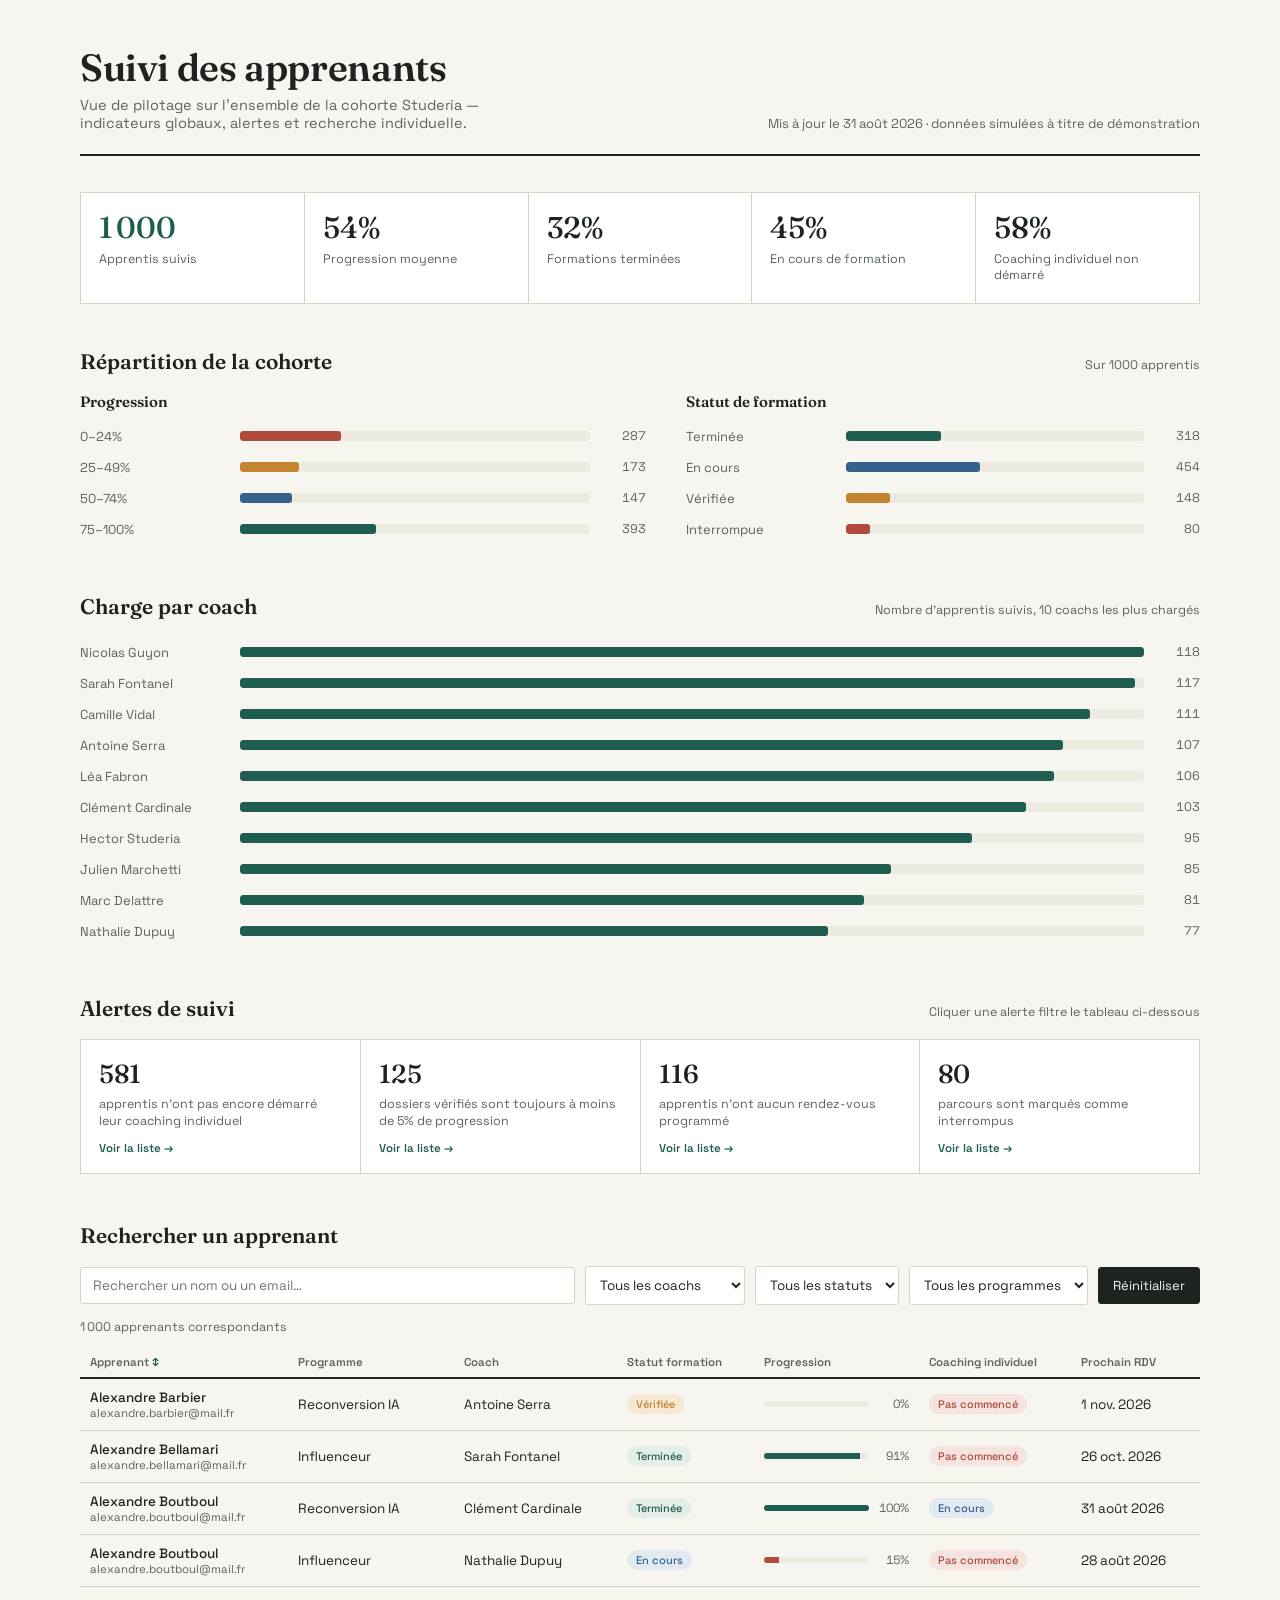
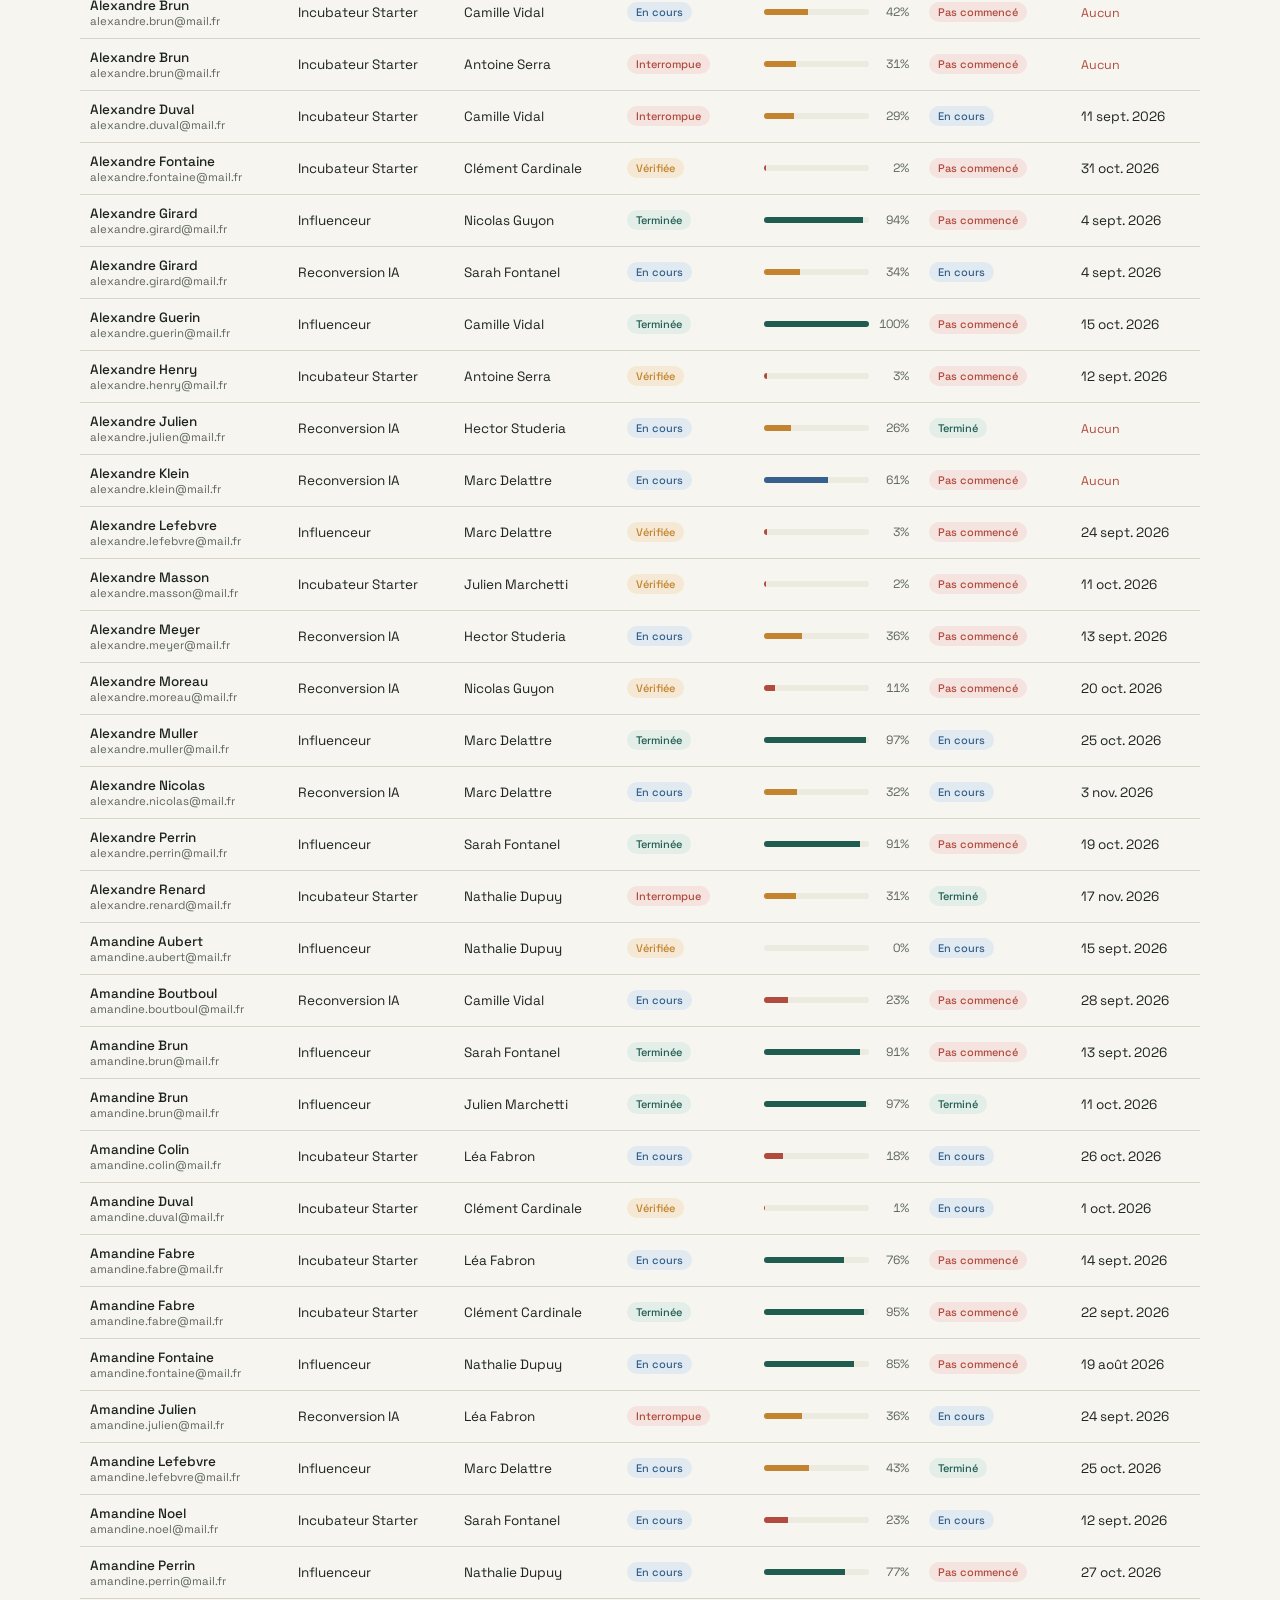
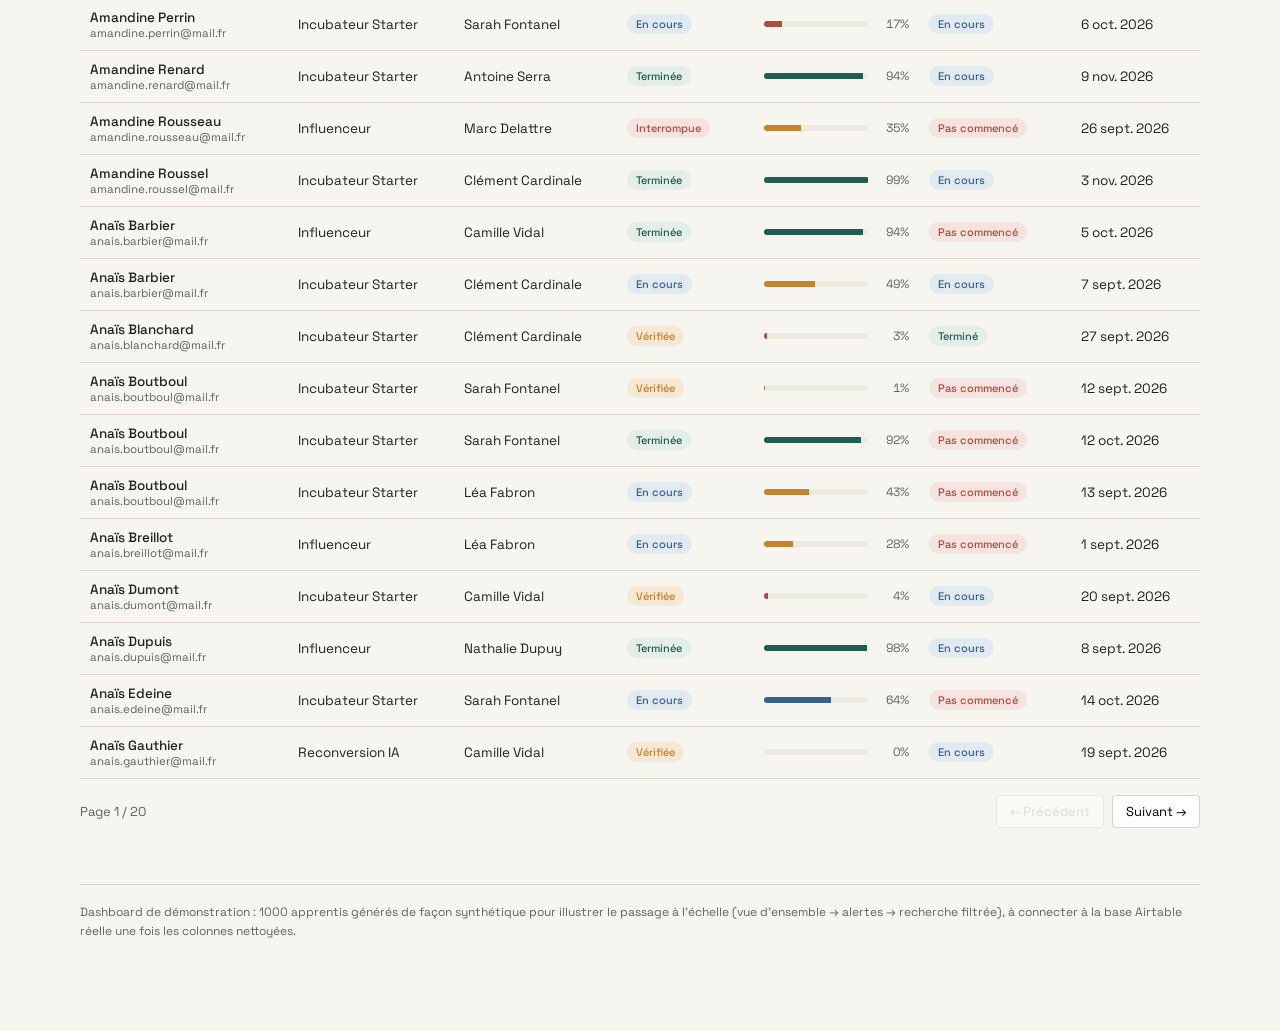
==== index.html @ 40a51335 "Create index.html" ====
<!DOCTYPE html>
<html lang="fr">
<head>
<meta charset="UTF-8">
<meta name="viewport" content="width=device-width, initial-scale=1.0">
<title>Studeria — Suivi des apprenants (1000)</title>
<link rel="preconnect" href="https://fonts.googleapis.com">
<link rel="preconnect" href="https://fonts.gstatic.com" crossorigin>
<link href="https://fonts.googleapis.com/css2?family=Fraunces:opsz,wght@9..144,400;9..144,500;9..144,600&family=Space+Grotesk:wght@400;500;600;700&display=swap" rel="stylesheet">
<style>
  :root{
    --paper: #F7F5EF;
    --ink: #1D2420;
    --ink-soft: #5B655D;
    --line: #D9D4C6;
    --teal: #1F5D50;
    --teal-soft: #E4EEE9;
    --amber: #C4832E;
    --amber-soft: #F5E9D6;
    --clay: #B14B3D;
    --clay-soft: #F4E3DF;
    --blue: #35618C;
    --blue-soft: #E1EAF1;
    --card: #FFFFFF;
  }
  *{ box-sizing: border-box; }
  html,body{ margin:0; padding:0; }
  body{
    background: var(--paper);
    color: var(--ink);
    font-family: 'Space Grotesk', sans-serif;
    padding: 48px 40px 90px;
    -webkit-font-smoothing: antialiased;
  }
  .wrap{ max-width: 1120px; margin: 0 auto; }

  header{
    display:flex;
    justify-content: space-between;
    align-items: flex-end;
    border-bottom: 2px solid var(--ink);
    padding-bottom: 22px;
    margin-bottom: 36px;
    gap: 24px;
    flex-wrap: wrap;
  }
  header .title{
    font-family: 'Fraunces', serif;
    font-weight: 600;
    font-size: 38px;
    letter-spacing: -0.01em;
    line-height: 1.05;
  }
  header .sub{
    color: var(--ink-soft);
    font-size: 14.5px;
    margin-top: 8px;
    max-width: 46ch;
  }
  header .date{
    font-size: 13px;
    color: var(--ink-soft);
    text-align: right;
    white-space: nowrap;
  }

  .stats{
    display:grid;
    grid-template-columns: repeat(5, 1fr);
    gap: 1px;
    background: var(--line);
    border: 1px solid var(--line);
    margin-bottom: 44px;
  }
  .stat{ background: var(--card); padding: 20px 18px; }
  .stat .num{ font-family: 'Fraunces', serif; font-size: 30px; font-weight: 500; line-height: 1; }
  .stat .label{ margin-top: 8px; font-size: 12.5px; color: var(--ink-soft); }
  .stat.accent .num{ color: var(--teal); }

  section.block{ margin-bottom: 48px; }
  .block-head{ display:flex; justify-content: space-between; align-items: baseline; margin-bottom: 18px; flex-wrap: wrap; gap: 8px; }
  .block-head h2{ font-family: 'Fraunces', serif; font-weight: 600; font-size: 21px; margin: 0; }
  .block-head .note{ font-size: 12.5px; color: var(--ink-soft); }

  .charts-grid{
    display:grid;
    grid-template-columns: 1.1fr 1fr;
    gap: 40px;
  }
  @media (max-width: 860px){ .charts-grid{ grid-template-columns: 1fr; } }

  .hbar-row{ display:grid; grid-template-columns: 150px 1fr 46px; align-items:center; gap:10px; padding: 7px 0; }
  .hbar-row .name{ font-size: 13px; color: var(--ink-soft); }
  .hbar-track{ height: 10px; background:#EDEAE0; border-radius: 3px; overflow:hidden; }
  .hbar-fill{ height:100%; border-radius:3px; }
  .hbar-row .val{ font-size: 12.5px; text-align:right; color: var(--ink-soft); font-variant-numeric: tabular-nums; }

  .alerts{
    display:grid;
    grid-template-columns: repeat(4, 1fr);
    gap: 1px;
    background: var(--line);
    border: 1px solid var(--line);
  }
  @media (max-width: 860px){ .alerts{ grid-template-columns: repeat(2,1fr); } }
  .alert-card{
    background: var(--card);
    padding: 18px;
    cursor: pointer;
    border: none;
    text-align: left;
    font-family: inherit;
    color: inherit;
    transition: background .15s ease;
  }
  .alert-card:hover{ background: #FBF9F4; }
  .alert-card .num{ font-family:'Fraunces', serif; font-size: 26px; font-weight: 500; }
  .alert-card .label{ margin-top: 6px; font-size: 12.5px; color: var(--ink-soft); line-height:1.4; }
  .alert-card .cta{ margin-top:10px; font-size:11.5px; color: var(--teal); font-weight:600; }

  /* Filter bar */
  .filters{
    display:flex; gap:10px; flex-wrap:wrap; align-items:center;
    margin-bottom: 14px;
  }
  .filters input[type=text]{
    flex: 1 1 220px;
    padding: 9px 12px;
    border: 1px solid var(--line);
    background: var(--card);
    font-family: inherit;
    font-size: 13.5px;
    border-radius: 3px;
  }
  .filters select{
    padding: 9px 10px;
    border: 1px solid var(--line);
    background: var(--card);
    font-family: inherit;
    font-size: 13.5px;
    border-radius: 3px;
    color: var(--ink);
  }
  .filters button.reset{
    padding: 9px 14px;
    border: 1px solid var(--ink);
    background: var(--ink);
    color: var(--paper);
    font-family: inherit;
    font-size: 13px;
    border-radius: 3px;
    cursor:pointer;
  }
  .result-count{ font-size:12.5px; color:var(--ink-soft); margin-bottom: 12px; }

  table{ width:100%; border-collapse: collapse; font-size: 13.5px; }
  thead th{
    text-align:left;
    font-weight: 600;
    font-size: 11.5px;
    color: var(--ink-soft);
    padding: 8px 10px;
    border-bottom: 2px solid var(--ink);
    cursor: pointer;
    user-select: none;
    white-space: nowrap;
  }
  thead th.sorted::after{ content: " ↕"; color: var(--teal); }
  tbody td{ padding: 10px 10px; border-bottom: 1px solid var(--line); vertical-align: middle; }
  tbody tr:hover{ background: #FBF9F4; }
  .cell-name .full{ font-weight: 500; }
  .cell-name .email{ font-size: 11.5px; color: var(--ink-soft); }
  .pill{ font-size: 11px; padding: 3px 9px; border-radius: 100px; font-weight: 500; white-space: nowrap; display:inline-block; }
  .pill.green{ background: var(--teal-soft); color: var(--teal); }
  .pill.amber{ background: var(--amber-soft); color: var(--amber); }
  .pill.blue{ background: var(--blue-soft); color: var(--blue); }
  .pill.clay{ background: var(--clay-soft); color: var(--clay); }
  .prog-cell{ display:flex; align-items:center; gap:8px; min-width: 120px; }
  .prog-cell .bar{ flex:1; height:6px; background:#EDEAE0; border-radius:3px; overflow:hidden; }
  .prog-cell .bar>span{ display:block; height:100%; }
  .prog-cell .pct{ font-size:12px; width: 32px; text-align:right; font-variant-numeric: tabular-nums; color: var(--ink-soft); }
  .rdv-none{ color: var(--clay); font-size: 12.5px; }

  .pagination{
    display:flex; justify-content: space-between; align-items:center;
    margin-top: 16px; font-size: 13px; color: var(--ink-soft);
  }
  .pagination .ctrl{ display:flex; gap:8px; align-items:center; }
  .pagination button{
    padding: 7px 13px; border:1px solid var(--line); background: var(--card);
    font-family: inherit; font-size: 13px; border-radius: 3px; cursor:pointer;
  }
  .pagination button:disabled{ opacity:.4; cursor:default; }

  footer{
    margin-top: 56px; padding-top: 18px; border-top: 1px solid var(--line);
    font-size: 12px; color: var(--ink-soft); line-height: 1.6;
  }
</style>
</head>
<body>
<div class="wrap">

  <header>
    <div>
      <div class="title">Suivi des apprenants</div>
      <div class="sub">Vue de pilotage sur l'ensemble de la cohorte Studeria — indicateurs globaux, alertes et recherche individuelle.</div>
    </div>
    <div class="date">Mis à jour le 31 août 2026 · données simulées à titre de démonstration</div>
  </header>

  <div class="stats" id="statsBand"></div>

  <section class="block">
    <div class="block-head">
      <h2>Répartition de la cohorte</h2>
      <div class="note">Sur 1000 apprentis</div>
    </div>
    <div class="charts-grid">
      <div>
        <div class="block-head" style="margin-bottom:10px;"><h2 style="font-size:15px;">Progression</h2></div>
        <div id="progChart"></div>
      </div>
      <div>
        <div class="block-head" style="margin-bottom:10px;"><h2 style="font-size:15px;">Statut de formation</h2></div>
        <div id="statutChart"></div>
      </div>
    </div>
  </section>

  <section class="block">
    <div class="block-head">
      <h2>Charge par coach</h2>
      <div class="note">Nombre d'apprentis suivis, 10 coachs les plus chargés</div>
    </div>
    <div id="coachChart"></div>
  </section>

  <section class="block">
    <div class="block-head">
      <h2>Alertes de suivi</h2>
      <div class="note">Cliquer une alerte filtre le tableau ci-dessous</div>
    </div>
    <div class="alerts" id="alertsBand"></div>
  </section>

  <section class="block">
    <div class="block-head">
      <h2>Rechercher un apprenant</h2>
      <div class="note" id="resultNote"></div>
    </div>
    <div class="filters">
      <input type="text" id="searchInput" placeholder="Rechercher un nom ou un email…">
      <select id="coachFilter"><option value="">Tous les coachs</option></select>
      <select id="statutFilter">
        <option value="">Tous les statuts</option>
        <option value="Terminée">Terminée</option>
        <option value="En cours">En cours</option>
        <option value="Vérifiée">Vérifiée</option>
        <option value="Interrompue">Interrompue</option>
      </select>
      <select id="programmeFilter">
        <option value="">Tous les programmes</option>
        <option value="Influenceur">Influenceur</option>
        <option value="Incubateur Starter">Incubateur Starter</option>
        <option value="Reconversion IA">Reconversion IA</option>
      </select>
      <button class="reset" id="resetBtn">Réinitialiser</button>
    </div>
    <div class="result-count" id="resultCount"></div>

    <table>
      <thead>
        <tr>
          <th data-key="name">Apprenant</th>
          <th data-key="programme">Programme</th>
          <th data-key="coach">Coach</th>
          <th data-key="statut">Statut formation</th>
          <th data-key="progress">Progression</th>
          <th data-key="coaching">Coaching individuel</th>
          <th data-key="rdv">Prochain RDV</th>
        </tr>
      </thead>
      <tbody id="tableBody"></tbody>
    </table>

    <div class="pagination">
      <div id="pageInfo"></div>
      <div class="ctrl">
        <button id="prevBtn">← Précédent</button>
        <button id="nextBtn">Suivant →</button>
      </div>
    </div>
  </section>

  <footer>
    Dashboard de démonstration : 1000 apprentis générés de façon synthétique pour illustrer le passage à l'échelle
    (vue d'ensemble → alertes → recherche filtrée), à connecter à la base Airtable réelle une fois les colonnes nettoyées.
  </footer>

</div>

<script>
// ---------- Seeded RNG for reproducible demo data ----------
function mulberry32(a){
  return function(){
    a |= 0; a = a + 0x6D2B79F5 | 0;
    let t = Math.imul(a ^ a >>> 15, 1 | a);
    t = t + Math.imul(t ^ t >>> 7, 61 | t) ^ t;
    return ((t ^ t >>> 14) >>> 0) / 4294967296;
  }
}
const rng = mulberry32(20260831);
function pick(arr){ return arr[Math.floor(rng()*arr.length)]; }
function randInt(min,max){ return Math.floor(rng()*(max-min+1))+min; }

const firstNames = ["Benjamin","Sophie","Pauline","Francis","Claire","Antoine","Manon","Julien","Camille","Nicolas","Léa","Thomas","Marion","Guillaume","Chloé","Maxime","Amandine","Romain","Émilie","Baptiste","Laura","Kevin","Charlotte","Alexandre","Sarah","Mathieu","Justine","Damien","Lucie","Florian","Aurélie","Vincent","Céline","Jérôme","Élise","Fabien","Margaux","Sébastien","Noémie","Pierre-Yves","Hélène","Yohan","Anaïs","Cédric","Marine","Loïc","Émeline","Rémi","Ophélie","Bastien"];
const lastNames = ["Boutboul","Edeine","Breillot","Bellamari","Girard","Moreau","Lefebvre","Rousseau","Fontaine","Chevalier","Gauthier","Perrin","Mercier","Blanchard","Guerin","Muller","Henry","Roussel","Nicolas","Perrot","Morin","Dumont","Aubert","Marchand","Renard","Klein","Fabre","Barbier","Colin","Brun","Dupuis","Julien","Leroux","Roy","Noel","Meyer","Robin","Masson","Duval","Menard"];
const coaches = ["Nicolas Guyon","Nathalie Dupuy","Clément Cardinale","Hector Studeria","Sarah Fontanel","Julien Marchetti","Camille Vidal","Antoine Serra","Léa Fabron","Marc Delattre"];
const programmes = ["Influenceur","Incubateur Starter","Reconversion IA"];

const N = 1000;
const learners = [];
for(let i=0;i<N;i++){
  const fn = pick(firstNames), ln = pick(lastNames);
  const programme = pick(programmes);
  const coach = pick(coaches);
  // statut formation, weighted
  const r = rng();
  let statut;
  if(r < 0.32) statut = "Terminée";
  else if(r < 0.75) statut = "En cours";
  else if(r < 0.90) statut = "Vérifiée";
  else statut = "Interrompue";

  let progress;
  if(statut === "Terminée") progress = randInt(90,100);
  else if(statut === "En cours") progress = randInt(8,89);
  else if(statut === "Vérifiée") progress = rng() < 0.85 ? randInt(0,4) : randInt(5,15);
  else progress = randInt(3,40);

  const coachingR = rng();
  const coaching = coachingR < 0.58 ? "Pas commencé" : (coachingR < 0.85 ? "En cours" : "Terminé");

  const hasRdv = rng() < 0.88;
  let rdvDate = null;
  if(hasRdv){
    const d = new Date(2026, 8, randInt(1,30)); // septembre 2026 approx window
    d.setDate(d.getDate() + randInt(-20,55));
    rdvDate = d;
  }

  learners.push({
    id: i,
    name: fn + " " + ln,
    email: (fn+"."+ln).toLowerCase().normalize("NFD").replace(/[\u0300-\u036f]/g,"") + "@mail.fr",
    programme, coach, statut, progress, coaching, rdvDate
  });
}

// ---------- Aggregates ----------
const total = learners.length;
const termCount = learners.filter(l=>l.statut==="Terminée").length;
const enCoursCount = learners.filter(l=>l.statut==="En cours").length;
const coachingNonDemarre = learners.filter(l=>l.coaching==="Pas commencé").length;
const avgProgress = Math.round(learners.reduce((s,l)=>s+l.progress,0)/total);

document.getElementById('statsBand').innerHTML = `
  <div class="stat accent"><div class="num">${total.toLocaleString('fr-FR')}</div><div class="label">Apprentis suivis</div></div>
  <div class="stat"><div class="num">${avgProgress}%</div><div class="label">Progression moyenne</div></div>
  <div class="stat"><div class="num">${Math.round(termCount/total*100)}%</div><div class="label">Formations terminées</div></div>
  <div class="stat"><div class="num">${Math.round(enCoursCount/total*100)}%</div><div class="label">En cours de formation</div></div>
  <div class="stat"><div class="num">${Math.round(coachingNonDemarre/total*100)}%</div><div class="label">Coaching individuel non démarré</div></div>
`;

// ---------- Progression distribution chart ----------
const buckets = [
  {label:"0–24%", min:0, max:24, color:"var(--clay)"},
  {label:"25–49%", min:25, max:49, color:"var(--amber)"},
  {label:"50–74%", min:50, max:74, color:"var(--blue)"},
  {label:"75–100%", min:75, max:100, color:"var(--teal)"},
];
let progHtml = "";
buckets.forEach(b=>{
  const count = learners.filter(l=>l.progress>=b.min && l.progress<=b.max).length;
  const pct = Math.round(count/total*100);
  progHtml += `<div class="hbar-row"><div class="name">${b.label}</div><div class="hbar-track"><div class="hbar-fill" style="width:${pct}%; background:${b.color}"></div></div><div class="val">${count}</div></div>`;
});
document.getElementById('progChart').innerHTML = progHtml;

// ---------- Statut breakdown chart ----------
const statutColors = {"Terminée":"var(--teal)","En cours":"var(--blue)","Vérifiée":"var(--amber)","Interrompue":"var(--clay)"};
let statutHtml = "";
["Terminée","En cours","Vérifiée","Interrompue"].forEach(s=>{
  const count = learners.filter(l=>l.statut===s).length;
  const pct = Math.round(count/total*100);
  statutHtml += `<div class="hbar-row"><div class="name">${s}</div><div class="hbar-track"><div class="hbar-fill" style="width:${pct}%; background:${statutColors[s]}"></div></div><div class="val">${count}</div></div>`;
});
document.getElementById('statutChart').innerHTML = statutHtml;

// ---------- Coach load chart ----------
const coachCounts = {};
learners.forEach(l=>{ coachCounts[l.coach] = (coachCounts[l.coach]||0)+1; });
const sortedCoaches = Object.entries(coachCounts).sort((a,b)=>b[1]-a[1]).slice(0,10);
const maxCoachCount = sortedCoaches[0][1];
let coachHtml = "";
sortedCoaches.forEach(([name,count])=>{
  const pct = Math.round(count/maxCoachCount*100);
  coachHtml += `<div class="hbar-row"><div class="name">${name}</div><div class="hbar-track"><div class="hbar-fill" style="width:${pct}%; background:var(--teal)"></div></div><div class="val">${count}</div></div>`;
});
document.getElementById('coachChart').innerHTML = coachHtml;

// ---------- Alerts ----------
const verifStalled = learners.filter(l=>l.statut==="Vérifiée" && l.progress<5).length;
const noRdv = learners.filter(l=>!l.rdvDate).length;
const interrompue = learners.filter(l=>l.statut==="Interrompue").length;

const alertsDef = [
  {num: coachingNonDemarre, label: "apprentis n'ont pas encore démarré leur coaching individuel", filter: {coaching:"Pas commencé"}},
  {num: verifStalled, label: "dossiers vérifiés sont toujours à moins de 5% de progression", filter: {statut:"Vérifiée"}},
  {num: noRdv, label: "apprentis n'ont aucun rendez-vous programmé", filter: {noRdv:true}},
  {num: interrompue, label: "parcours sont marqués comme interrompus", filter: {statut:"Interrompue"}},
];
document.getElementById('alertsBand').innerHTML = alertsDef.map((a,i)=>`
  <button class="alert-card" data-alert="${i}">
    <div class="num">${a.num}</div>
    <div class="label">${a.label}</div>
    <div class="cta">Voir la liste →</div>
  </button>
`).join('');

// ---------- Filters, table, pagination ----------
const coachFilterEl = document.getElementById('coachFilter');
Object.keys(coachCounts).sort().forEach(c=>{
  const opt = document.createElement('option');
  opt.value = c; opt.textContent = c;
  coachFilterEl.appendChild(opt);
});

let state = { search:"", coach:"", statut:"", programme:"", noRdv:false, coaching:"", sortKey:"name", sortDir:1, page:1 };
const PAGE_SIZE = 50;

function fmtDate(d){
  if(!d) return null;
  return d.toLocaleDateString('fr-FR', {day:'numeric', month:'short', year:'numeric'});
}

function pillClass(statut){
  return statut==="Terminée" ? "green" : statut==="En cours" ? "blue" : statut==="Vérifiée" ? "amber" : "clay";
}
function coachingPillClass(c){
  return c==="Terminé" ? "green" : c==="En cours" ? "blue" : "clay";
}

function getFiltered(){
  return learners.filter(l=>{
    if(state.search){
      const q = state.search.toLowerCase();
      if(!l.name.toLowerCase().includes(q) && !l.email.toLowerCase().includes(q)) return false;
    }
    if(state.coach && l.coach !== state.coach) return false;
    if(state.statut && l.statut !== state.statut) return false;
    if(state.programme && l.programme !== state.programme) return false;
    if(state.noRdv && l.rdvDate) return false;
    if(state.coaching && l.coaching !== state.coaching) return false;
    return true;
  });
}

function sortRows(rows){
  const dir = state.sortDir;
  return rows.slice().sort((a,b)=>{
    let av, bv;
    switch(state.sortKey){
      case "name": av=a.name; bv=b.name; return dir*av.localeCompare(bv);
      case "programme": av=a.programme; bv=b.programme; return dir*av.localeCompare(bv);
      case "coach": av=a.coach; bv=b.coach; return dir*av.localeCompare(bv);
      case "statut": av=a.statut; bv=b.statut; return dir*av.localeCompare(bv);
      case "coaching": av=a.coaching; bv=b.coaching; return dir*av.localeCompare(bv);
      case "progress": return dir*(a.progress-b.progress);
      case "rdv":
        av = a.rdvDate ? a.rdvDate.getTime() : Infinity;
        bv = b.rdvDate ? b.rdvDate.getTime() : Infinity;
        return dir*(av-bv);
      default: return 0;
    }
  });
}

function render(){
  const filtered = sortRows(getFiltered());
  const totalPages = Math.max(1, Math.ceil(filtered.length / PAGE_SIZE));
  state.page = Math.min(state.page, totalPages);
  const start = (state.page-1)*PAGE_SIZE;
  const pageRows = filtered.slice(start, start+PAGE_SIZE);

  document.getElementById('resultCount').textContent = `${filtered.length.toLocaleString('fr-FR')} apprenant${filtered.length>1?'s':''} correspondant${filtered.length>1?'s':''}`;

  document.getElementById('tableBody').innerHTML = pageRows.map(l=>`
    <tr>
      <td class="cell-name"><div class="full">${l.name}</div><div class="email">${l.email}</div></td>
      <td>${l.programme}</td>
      <td>${l.coach}</td>
      <td><span class="pill ${pillClass(l.statut)}">${l.statut}</span></td>
      <td>
        <div class="prog-cell">
          <div class="bar"><span style="width:${l.progress}%; background:${l.progress>=75?'var(--teal)':l.progress>=50?'var(--blue)':l.progress>=25?'var(--amber)':'var(--clay)'}"></span></div>
          <div class="pct">${l.progress}%</div>
        </div>
      </td>
      <td><span class="pill ${coachingPillClass(l.coaching)}">${l.coaching}</span></td>
      <td>${l.rdvDate ? fmtDate(l.rdvDate) : '<span class="rdv-none">Aucun</span>'}</td>
    </tr>
  `).join('');

  document.getElementById('pageInfo').textContent = `Page ${state.page} / ${totalPages}`;
  document.getElementById('prevBtn').disabled = state.page<=1;
  document.getElementById('nextBtn').disabled = state.page>=totalPages;

  document.querySelectorAll('thead th').forEach(th=>{
    th.classList.toggle('sorted', th.dataset.key === state.sortKey);
  });
}

document.getElementById('searchInput').addEventListener('input', e=>{ state.search = e.target.value; state.page=1; render(); });
document.getElementById('coachFilter').addEventListener('change', e=>{ state.coach = e.target.value; state.page=1; render(); });
document.getElementById('statutFilter').addEventListener('change', e=>{ state.statut = e.target.value; state.page=1; render(); });
document.getElementById('programmeFilter').addEventListener('change', e=>{ state.programme = e.target.value; state.page=1; render(); });
document.getElementById('resetBtn').addEventListener('click', ()=>{
  state = { search:"", coach:"", statut:"", programme:"", noRdv:false, coaching:"", sortKey:"name", sortDir:1, page:1 };
  document.getElementById('searchInput').value = "";
  document.getElementById('coachFilter').value = "";
  document.getElementById('statutFilter').value = "";
  document.getElementById('programmeFilter').value = "";
  render();
});
document.getElementById('prevBtn').addEventListener('click', ()=>{ state.page--; render(); });
document.getElementById('nextBtn').addEventListener('click', ()=>{ state.page++; render(); });
document.querySelectorAll('thead th').forEach(th=>{
  th.addEventListener('click', ()=>{
    const key = th.dataset.key;
    if(state.sortKey === key) state.sortDir *= -1;
    else { state.sortKey = key; state.sortDir = 1; }
    render();
  });
});
document.querySelectorAll('.alert-card').forEach(btn=>{
  btn.addEventListener('click', ()=>{
    const def = alertsDef[+btn.dataset.alert];
    state = { search:"", coach:"", statut:"", programme:"", noRdv:false, coaching:"", sortKey:"progress", sortDir:1, page:1 };
    document.getElementById('searchInput').value = "";
    document.getElementById('coachFilter').value = "";
    document.getElementById('statutFilter').value = "";
    document.getElementById('programmeFilter').value = "";
    if(def.filter.coaching){ state.coaching = def.filter.coaching; state.sortKey = "coaching"; }
    if(def.filter.statut){ state.statut = def.filter.statut; document.getElementById('statutFilter').value = def.filter.statut; }
    if(def.filter.noRdv){ state.noRdv = true; }
    render();
    document.getElementById('searchInput').scrollIntoView({behavior:'smooth', block:'center'});
  });
});

render();
</script>
</body>
</html>
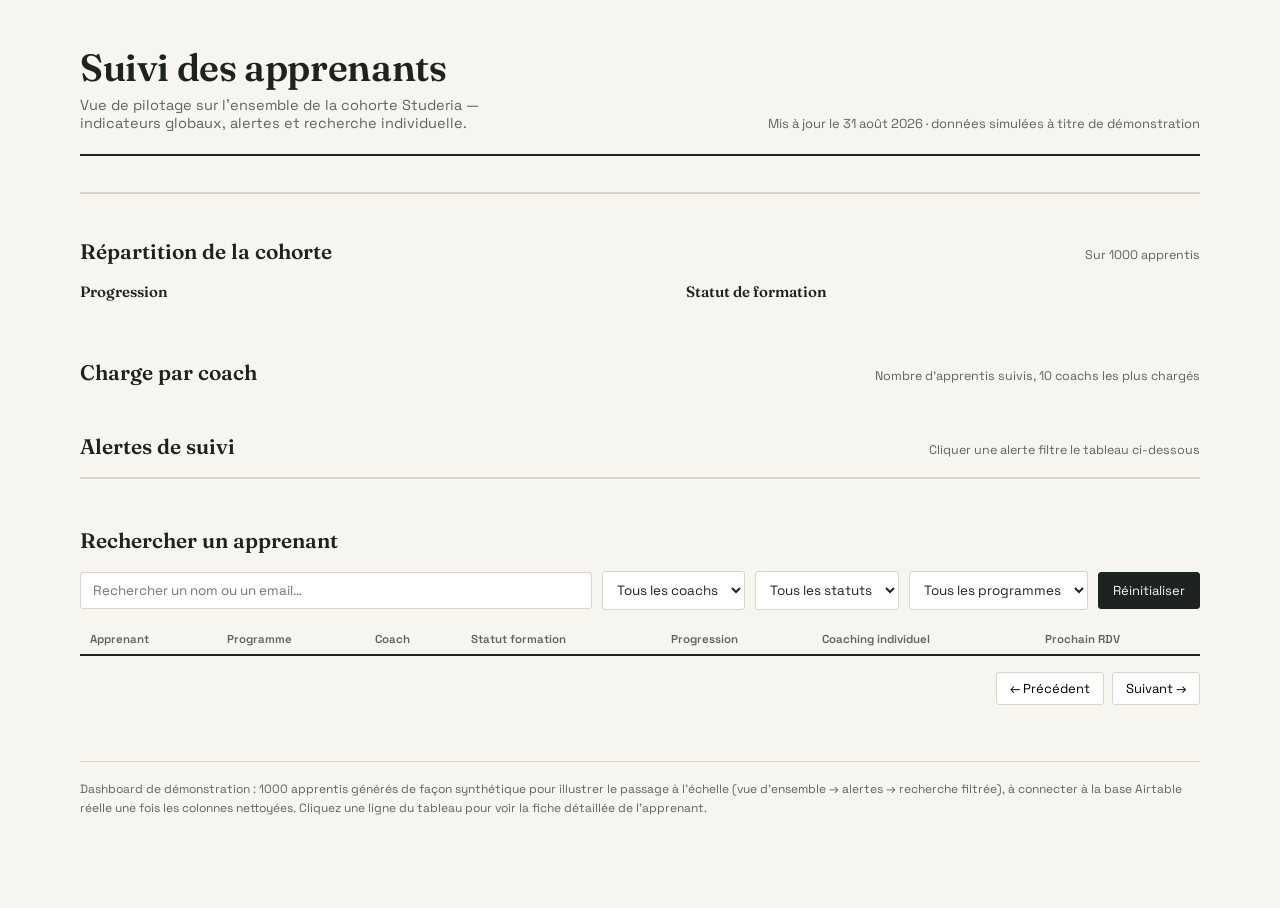
==== commit 82750068: "Update index.html" ====
--- a/index.html
+++ b/index.html
@@ -296,67 +296,14 @@
   <footer>
     Dashboard de démonstration : 1000 apprentis générés de façon synthétique pour illustrer le passage à l'échelle
     (vue d'ensemble → alertes → recherche filtrée), à connecter à la base Airtable réelle une fois les colonnes nettoyées.
+    Cliquez une ligne du tableau pour voir la fiche détaillée de l'apprenant.
   </footer>
 
 </div>
 
+<script src="data.js"></script>
 <script>
-// ---------- Seeded RNG for reproducible demo data ----------
-function mulberry32(a){
-  return function(){
-    a |= 0; a = a + 0x6D2B79F5 | 0;
-    let t = Math.imul(a ^ a >>> 15, 1 | a);
-    t = t + Math.imul(t ^ t >>> 7, 61 | t) ^ t;
-    return ((t ^ t >>> 14) >>> 0) / 4294967296;
-  }
-}
-const rng = mulberry32(20260831);
-function pick(arr){ return arr[Math.floor(rng()*arr.length)]; }
-function randInt(min,max){ return Math.floor(rng()*(max-min+1))+min; }
-
-const firstNames = ["Benjamin","Sophie","Pauline","Francis","Claire","Antoine","Manon","Julien","Camille","Nicolas","Léa","Thomas","Marion","Guillaume","Chloé","Maxime","Amandine","Romain","Émilie","Baptiste","Laura","Kevin","Charlotte","Alexandre","Sarah","Mathieu","Justine","Damien","Lucie","Florian","Aurélie","Vincent","Céline","Jérôme","Élise","Fabien","Margaux","Sébastien","Noémie","Pierre-Yves","Hélène","Yohan","Anaïs","Cédric","Marine","Loïc","Émeline","Rémi","Ophélie","Bastien"];
-const lastNames = ["Boutboul","Edeine","Breillot","Bellamari","Girard","Moreau","Lefebvre","Rousseau","Fontaine","Chevalier","Gauthier","Perrin","Mercier","Blanchard","Guerin","Muller","Henry","Roussel","Nicolas","Perrot","Morin","Dumont","Aubert","Marchand","Renard","Klein","Fabre","Barbier","Colin","Brun","Dupuis","Julien","Leroux","Roy","Noel","Meyer","Robin","Masson","Duval","Menard"];
-const coaches = ["Nicolas Guyon","Nathalie Dupuy","Clément Cardinale","Hector Studeria","Sarah Fontanel","Julien Marchetti","Camille Vidal","Antoine Serra","Léa Fabron","Marc Delattre"];
-const programmes = ["Influenceur","Incubateur Starter","Reconversion IA"];
-
-const N = 1000;
-const learners = [];
-for(let i=0;i<N;i++){
-  const fn = pick(firstNames), ln = pick(lastNames);
-  const programme = pick(programmes);
-  const coach = pick(coaches);
-  // statut formation, weighted
-  const r = rng();
-  let statut;
-  if(r < 0.32) statut = "Terminée";
-  else if(r < 0.75) statut = "En cours";
-  else if(r < 0.90) statut = "Vérifiée";
-  else statut = "Interrompue";
-
-  let progress;
-  if(statut === "Terminée") progress = randInt(90,100);
-  else if(statut === "En cours") progress = randInt(8,89);
-  else if(statut === "Vérifiée") progress = rng() < 0.85 ? randInt(0,4) : randInt(5,15);
-  else progress = randInt(3,40);
-
-  const coachingR = rng();
-  const coaching = coachingR < 0.58 ? "Pas commencé" : (coachingR < 0.85 ? "En cours" : "Terminé");
-
-  const hasRdv = rng() < 0.88;
-  let rdvDate = null;
-  if(hasRdv){
-    const d = new Date(2026, 8, randInt(1,30)); // septembre 2026 approx window
-    d.setDate(d.getDate() + randInt(-20,55));
-    rdvDate = d;
-  }
-
-  learners.push({
-    id: i,
-    name: fn + " " + ln,
-    email: (fn+"."+ln).toLowerCase().normalize("NFD").replace(/[\u0300-\u036f]/g,"") + "@mail.fr",
-    programme, coach, statut, progress, coaching, rdvDate
-  });
-}
+const learners = window.STUDERIA_LEARNERS;
 
 // ---------- Aggregates ----------
 const total = learners.length;
@@ -497,7 +444,7 @@
   document.getElementById('resultCount').textContent = `${filtered.length.toLocaleString('fr-FR')} apprenant${filtered.length>1?'s':''} correspondant${filtered.length>1?'s':''}`;
 
   document.getElementById('tableBody').innerHTML = pageRows.map(l=>`
-    <tr>
+    <tr class="row-link" data-id="${l.id}" style="cursor:pointer">
       <td class="cell-name"><div class="full">${l.name}</div><div class="email">${l.email}</div></td>
       <td>${l.programme}</td>
       <td>${l.coach}</td>
@@ -517,6 +464,10 @@
   document.getElementById('prevBtn').disabled = state.page<=1;
   document.getElementById('nextBtn').disabled = state.page>=totalPages;
 
+  document.querySelectorAll('#tableBody tr.row-link').forEach(tr=>{
+    tr.addEventListener('click', ()=>{ window.location.href = `detail.html?id=${tr.dataset.id}`; });
+  });
+
   document.querySelectorAll('thead th').forEach(th=>{
     th.classList.toggle('sorted', th.dataset.key === state.sortKey);
   });
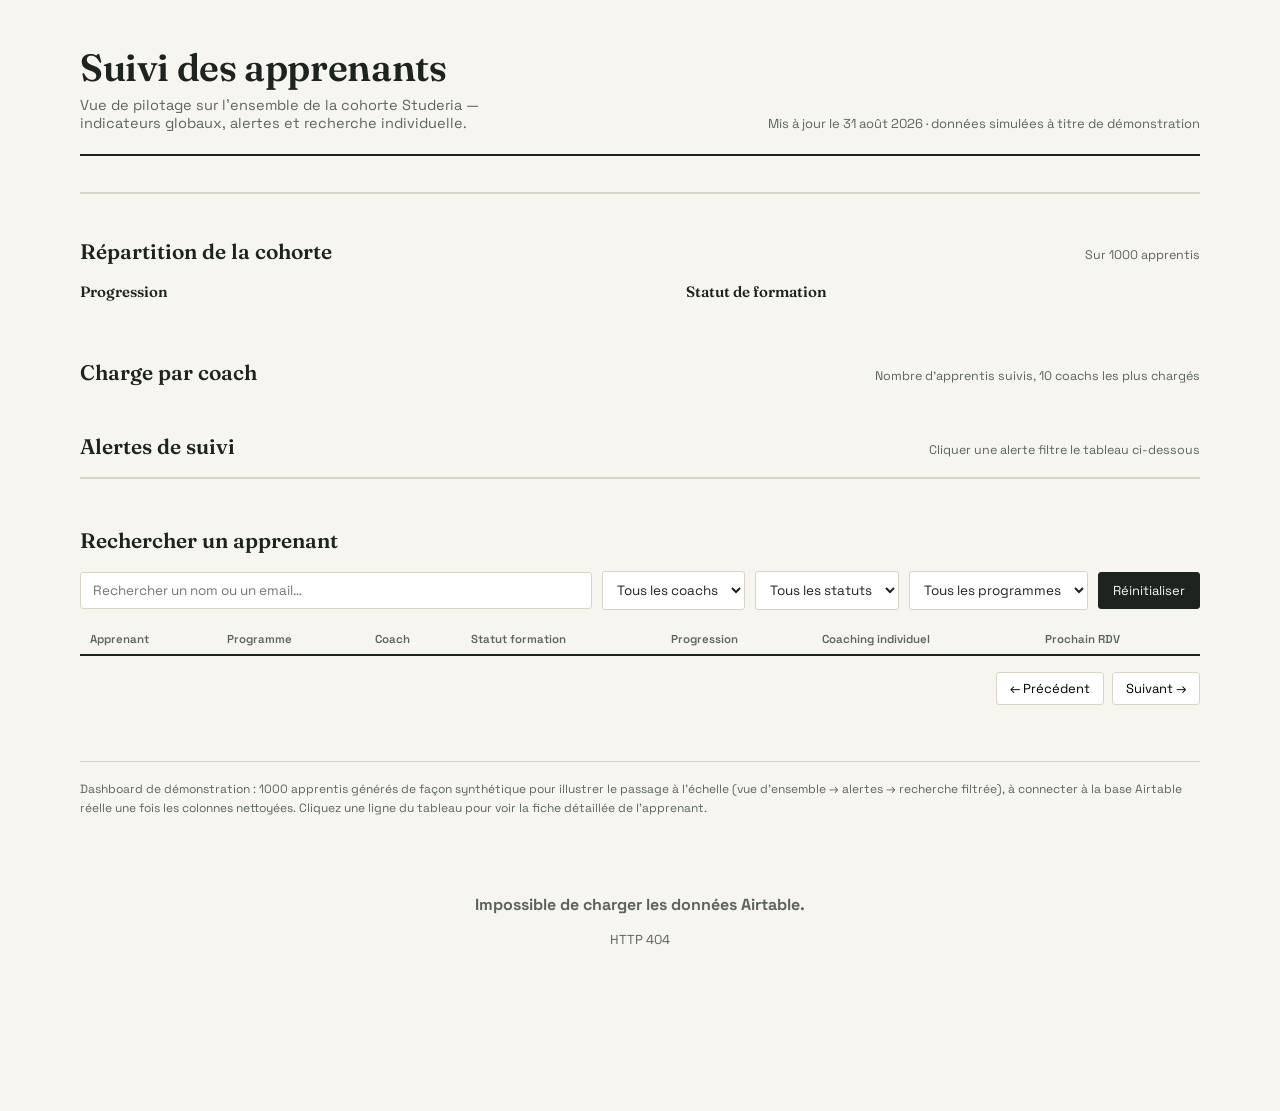
==== commit a012d987: "Update index.html" ====
--- a/index.html
+++ b/index.html
@@ -301,9 +301,35 @@
 
 </div>
 
-<script src="data.js"></script>
+<div id="loadingState" style="padding:60px 0; text-align:center; color:var(--ink-soft);">Chargement des données depuis Airtable…</div>
+
 <script>
-const learners = window.STUDERIA_LEARNERS;
+function parseRdv(raw){
+  if(!raw) return null;
+  // formats attendus: "18/5/2026 17:30" ou "18/5/2026"
+  const m = raw.match(/^(\d{1,2})\/(\d{1,2})\/(\d{4})(?:\s+(\d{1,2}):(\d{2}))?/);
+  if(!m) return null;
+  const [, d, mo, y, h, mi] = m;
+  return new Date(+y, +mo-1, +d, h?+h:0, mi?+mi:0);
+}
+
+fetch('/api/learners')
+  .then(r => {
+    if(!r.ok) throw new Error('HTTP ' + r.status);
+    return r.json();
+  })
+  .then(data => {
+    if(data.error) throw new Error(data.error);
+    const learners = data.learners.map(l => ({...l, rdvDate: parseRdv(l.rdvRaw)}));
+    document.getElementById('loadingState').remove();
+    initDashboard(learners);
+  })
+  .catch(err => {
+    document.getElementById('loadingState').innerHTML =
+      `<p><strong>Impossible de charger les données Airtable.</strong></p><p style="font-size:13px">${err.message}</p>`;
+  });
+
+function initDashboard(learners) {
 
 // ---------- Aggregates ----------
 const total = learners.length;
@@ -512,6 +538,8 @@
 });
 
 render();
+
+} // fin initDashboard
 </script>
 </body>
 </html>
